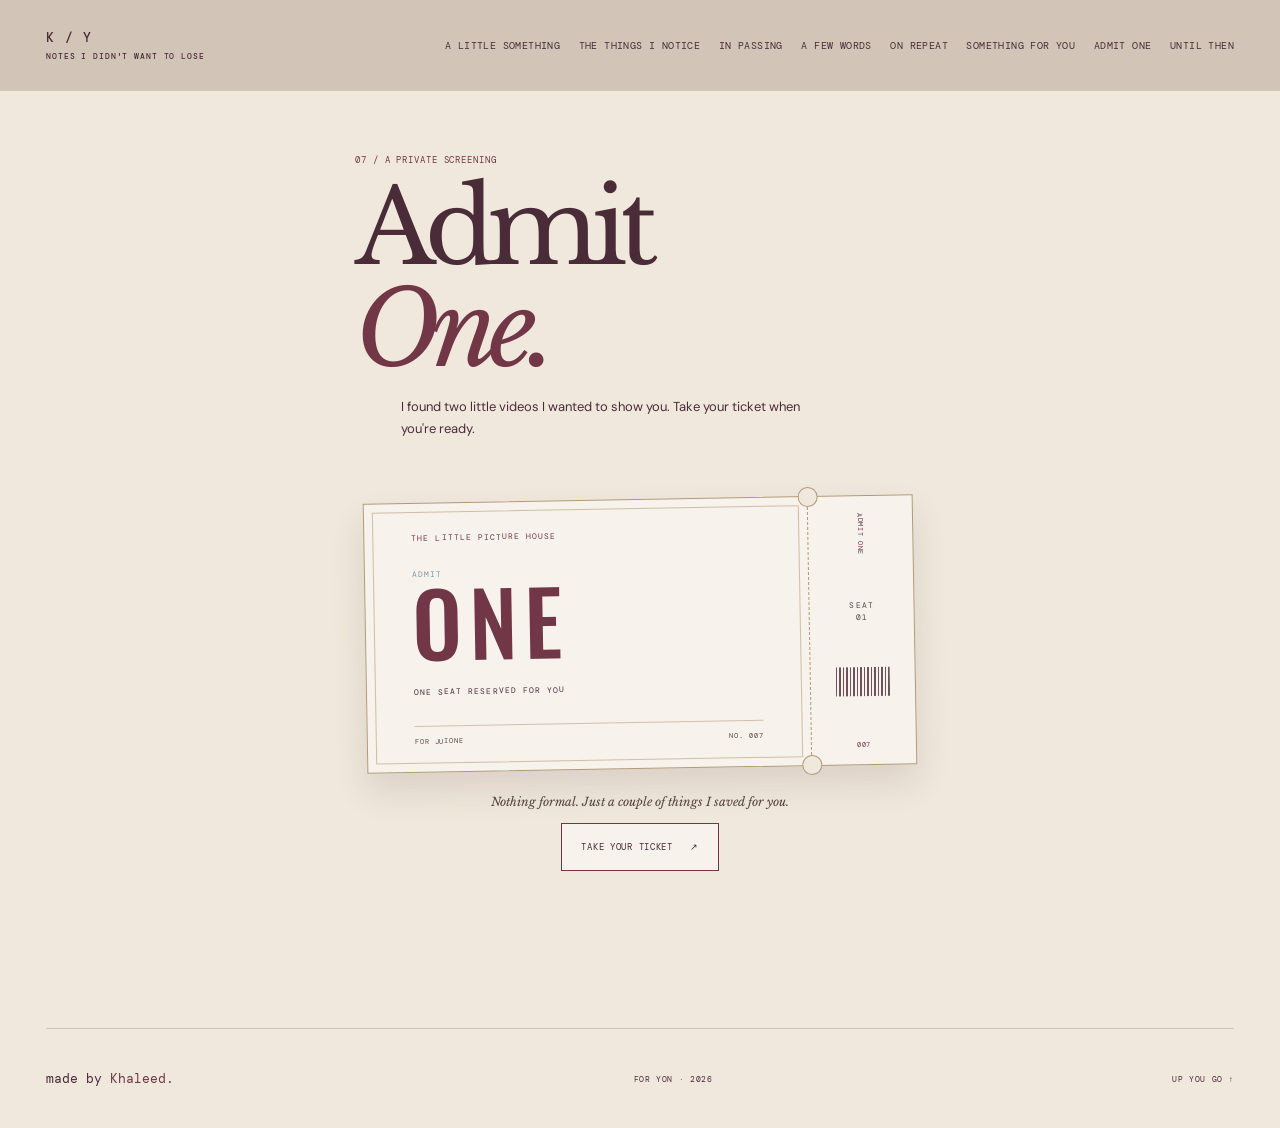
==== admit-one.html @ bad22a58 "Add Admit One screening experience Co-authored-by: Copilot <223556219+Copilot@users.noreply.github.c" ====
<!doctype html>
<html lang="en">
<head>
  <meta charset="utf-8">
  <meta name="viewport" content="width=device-width, initial-scale=1">
  <meta name="theme-color" content="#D2C5B7">
  <meta name="description" content="Two little videos, saved for Juione.">
  <title>Admit One — A Private Screening</title>
  <link rel="preconnect" href="https://fonts.googleapis.com">
  <link rel="preconnect" href="https://fonts.gstatic.com" crossorigin>
  <link href="https://fonts.googleapis.com/css2?family=DM+Mono:wght@400;500&family=DM+Sans:wght@400;500;600;700&family=Libre+Baskerville:ital,wght@0,400;0,700;1,400&family=Oswald:wght@400;500&display=swap" rel="stylesheet">
  <link rel="stylesheet" href="assets/css/style.css">
  <link rel="stylesheet" href="assets/css/admit-one.css">
  <script src="assets/js/main.js" defer></script>
  <script src="assets/js/admit-one.js" defer></script>
</head>
<body class="admit-page">
  <div class="site-shell">
    <header class="site-header" id="top">
      <a class="wordmark" href="index.html">K / Y <span>NOTES I DIDN'T WANT TO LOSE</span></a>
      <button class="menu-toggle" aria-expanded="false" aria-controls="site-nav"><span>COME ↗</span></button>
      <nav class="site-nav" id="site-nav" aria-label="Main navigation">
        <a href="index.html">A Little Something</a>
        <a href="subject.html">The Things I Notice</a>
        <a href="collection.html">In Passing</a>
        <a href="letter.html">A Few Words</a>
        <a href="soundtrack.html">On Repeat</a>
        <a href="gift.html">Something for You</a>
        <a class="active" href="admit-one.html">Admit One</a>
        <a href="last.html">Until Then</a>
      </nav>
    </header>
    <main>
      <section class="admit-chapter section-wrap" data-admit-one>
        <header class="admit-heading">
          <p class="eyebrow">07 / A PRIVATE SCREENING</p>
          <h1>Admit<br><em>One.</em></h1>
          <p class="admit-intro-copy">I found two little videos I wanted to show you. Take your ticket when you're ready.</p>
        </header>

        <section class="ticket-view" id="ticket-view" aria-label="Your cinema ticket">
          <div class="ticket-stage">
            <article class="admit-ticket">
              <div class="ticket-main">
                <p class="ticket-house">THE LITTLE PICTURE HOUSE</p>
                <p class="ticket-label">ADMIT</p>
                <h2>ONE</h2>
                <p class="ticket-reserved">ONE SEAT RESERVED FOR YOU</p>
                <div class="ticket-details">
                  <span>FOR JUIONE</span>
                  <span>NO. 007</span>
                </div>
              </div>
              <div class="ticket-stub" aria-hidden="true">
                <span class="stub-admission">ADMIT ONE</span>
                <span class="stub-seat">SEAT<br>01</span>
                <span class="stub-barcode"></span>
                <span class="stub-number">007</span>
              </div>
            </article>
          </div>
          <p class="ticket-note">Nothing formal. Just a couple of things I saved for you.</p>
          <button class="ticket-action" id="take-ticket" type="button" aria-controls="cinema-room" aria-expanded="false">
            <span data-ticket-label>TAKE YOUR TICKET</span><span aria-hidden="true">↗</span>
          </button>
        </section>

        <section class="cinema-room" id="cinema-room" aria-labelledby="screening-heading" hidden>
          <header class="cinema-heading">
            <div>
              <p class="cinema-kicker">07 / THE SCREENING ROOM</p>
              <h2 id="screening-heading" tabindex="-1">Lights down,<br><em>if you like.</em></h2>
            </div>
            <button class="return-ticket" type="button" data-return-ticket>BACK TO TICKET <span aria-hidden="true">↗</span></button>
          </header>

          <div class="cinema-auditorium">
            <div class="screen-stage">
              <div class="screen-frame">
                <div class="screen-surface">
                  <video class="admit-video" controls playsinline preload="none" aria-label="Selected screening" hidden>
                    Your browser does not support HTML video.
                  </video>
                  <div class="video-placeholder" data-video-placeholder>
                    <span class="placeholder-kicker">THE SCREEN IS WAITING</span>
                    <p data-placeholder-message>Choose a screening below. Its file will be checked when you open it.</p>
                    <code data-placeholder-path></code>
                  </div>
                </div>
              </div>
            </div>
            <div class="screen-caption">
              <p class="screen-index"><span data-selected-index>01</span> / TWO SHORT FILMS</p>
              <h3 data-selected-title>Screening 01</h3>
              <p data-selected-caption>A little thing I wanted to show you.</p>
            </div>
          </div>

          <div class="screening-list" role="group" aria-label="Choose a screening">
            <button class="screening-choice" type="button" data-screening data-screening-id="01" data-video-src="assets/videos/screening-01.mp4" data-title="Screening 01" data-caption="A little thing I wanted to show you." aria-pressed="true">
              <span class="choice-number">01</span>
              <span class="choice-copy"><strong>SCREENING 01</strong><small data-availability-label>NOT CHECKED YET</small></span>
              <span class="choice-arrow" aria-hidden="true">↗</span>
            </button>
            <button class="screening-choice" type="button" data-screening data-screening-id="02" data-video-src="assets/videos/screening-02.mp4" data-title="Screening 02" data-caption="One more little thing, saved for you." aria-pressed="false">
              <span class="choice-number">02</span>
              <span class="choice-copy"><strong>SCREENING 02</strong><small data-availability-label>NOT CHECKED YET</small></span>
              <span class="choice-arrow" aria-hidden="true">↗</span>
            </button>
          </div>
          <p class="screening-status" data-screening-status aria-live="polite"></p>
        </section>
      </section>
    </main>
    <footer class="site-footer">
      <a class="footer-mark" href="index.html">made by <span>Khaleed.</span></a>
      <p>FOR YON · <span data-year>2026</span></p>
      <a href="#top" class="back-top">UP YOU GO ↑</a>
    </footer>
  </div>
</body>
</html>
---- assets/css/style.css ----
:root {
  color-scheme: light;
  --bg: #F0E8DC;
  --header: #D2C5B7;
  --surface: #F7F2EB;
  --surface-alt: #DAE1E3;
  --ink: #492C38;
  --muted: #492C38;
  --accent: #713747;
  --accent-soft: #D2C5B7;
  --pop: #8295A5;
  --line: rgba(73, 44, 56, .19);
  --sans: "DM Sans", Arial, sans-serif;
  --serif: "Libre Baskerville", Georgia, serif;
  --mono: "DM Mono", monospace;
  --condensed: "Oswald", Impact, "Arial Narrow", sans-serif;
  --max: 1280px;
}

* { box-sizing: border-box; }
html { scroll-behavior: smooth; }
body {
  margin: 0;
  overflow-x: hidden;
  background: var(--bg);
  color: var(--ink);
  font: 15px/1.75 var(--sans);
  -webkit-font-smoothing: antialiased;
}
a { color: inherit; text-decoration: none; }
button { font: inherit; }
figure, p { margin-top: 0; }
.site-shell {
  width: min(100%, var(--max));
  margin-inline: auto;
  padding-inline: 16px;
}
.site-header {
  position: relative;
  z-index: 5;
  min-height: 76px;
  display: flex;
  align-items: center;
  justify-content: space-between;
  gap: 20px;
  isolation: isolate;
}
.site-header::before {
  position: absolute;
  z-index: -1;
  top: 0;
  bottom: 0;
  left: 50%;
  width: 100vw;
  background: var(--header);
  content: "";
  transform: translateX(-50%);
}
.wordmark { font: 500 13px/1.35 var(--mono); letter-spacing: .1em; }
.wordmark span {
  display: block;
  margin-top: 4px;
  color: var(--muted);
  font-size: 8px;
  letter-spacing: .11em;
}
.site-nav {
  position: absolute;
  top: 100%;
  right: 0;
  left: 0;
  display: none;
  flex-direction: column;
  align-items: stretch;
  gap: 0;
  padding: 5px 14px 12px;
  background: var(--header);
  border-top: 1px solid var(--line);
  box-shadow: 0 12px 20px rgba(73,44,56,.08);
}
.site-nav.is-open { display: flex; }
.site-nav a {
  min-height: 46px;
  display: flex;
  align-items: center;
  color: var(--muted);
  font: 9px var(--mono);
  letter-spacing: .04em;
  text-transform: uppercase;
  transition: color .2s ease, transform .2s ease;
}
.site-nav a:hover, .site-nav a.active { color: var(--ink); }
.site-nav a:hover { transform: translateY(-2px); }
.menu-toggle {
  width: 72px;
  min-width: 72px;
  min-height: 44px;
  display: inline-flex;
  align-items: center;
  justify-content: center;
  border: 1px solid var(--line);
  border-radius: 999px;
  background: var(--surface);
  color: var(--ink);
  font: 10px var(--mono);
  letter-spacing: .07em;
}
.eyebrow, .type-label, .photo-label, .side-index, .image-caption,
.date-stamp, .notebook-margin, .playlist-head, .gallery-footnote,
.collection-stamp, .gallery-aside, .snap figcaption span,
.closing-label, .profile-index, .cover-stamp {
  font: 9px/1.65 var(--mono);
  letter-spacing: .1em;
  text-transform: uppercase;
}
.eyebrow, .type-label { color: var(--accent); }
.section-wrap { width: min(100%, 1060px); margin-inline: auto; }
h1 {
  margin: 0;
  font: 400 clamp(58px, 12vw, 108px)/.98 var(--serif);
  letter-spacing: -.075em;
}
h1 em, h2 em { color: var(--accent); font-weight: 400; }
.page-lede, .hero-intro {
  max-width: 450px;
  margin: 18px 0 0;
  color: var(--muted);
  font-size: 14px;
  line-height: 1.85;
}
.text-link {
  min-height: 44px;
  display: inline-flex;
  align-items: center;
  gap: 23px;
  margin-top: 23px;
  padding: 0 0 5px;
  border-bottom: 1px solid var(--accent);
  font: 10px var(--mono);
  letter-spacing: .07em;
  text-transform: uppercase;
  transition: gap .25s ease;
}
.text-link:hover { gap: 32px; }
.text-link span { color: var(--accent); font-size: 17px; }
.photo-placeholder {
  position: relative;
  display: flex;
  min-height: 240px;
  flex-direction: column;
  justify-content: space-between;
  overflow: hidden;
  padding: 15px;
  background:
    radial-gradient(ellipse at 75% 15%, rgba(210, 197, 183, .68), transparent 25%),
    radial-gradient(ellipse at 18% 82%, rgba(130, 149, 165, .32), transparent 33%),
    linear-gradient(138deg, #D2C5B7, #8295A5 52%, #F0E8DC);
  background-position: center;
  background-size: cover;
  color: #282328;
}
.photo-placeholder::after {
  position: absolute;
  inset: 0;
  background: linear-gradient(180deg, rgba(255,255,255,.13), transparent 45%, rgba(73,44,56,.13));
  content: "";
  pointer-events: none;
}
.photo-label { position: relative; z-index: 1; }
.photo-label { font-size: 8px; }
.photo-help {
  position: absolute;
  top: 50%;
  left: 50%;
  z-index: 1;
  color: #282328;
  font: 10px var(--mono);
  transform: translate(-50%, -50%);
}
.photo-placeholder.has-image .photo-help { display: none; }
.photo-placeholder.has-image .photo-label { color: #fffaf2; text-shadow: 0 1px 9px rgba(0,0,0,.7); }
.site-footer {
  position: relative;
  min-height: 100px;
  display: flex;
  align-items: center;
  justify-content: space-between;
  gap: 15px;
  border-top: 1px solid var(--line);
}
.footer-mark { font: 13px var(--mono); }
.footer-mark span { color: var(--accent); }
.site-footer p, .back-top { margin: 0; color: var(--muted); font: 8px var(--mono); letter-spacing: .08em; }
.back-top { min-height: 44px; display: inline-flex; align-items: center; }
.site-header a:focus-visible, .site-footer a:focus-visible, .text-link:focus-visible,
button:focus-visible { outline: 2px solid var(--accent); outline-offset: 4px; }

/* Cover: a portrait first, with the title spilling into its lower edge. */
.home-page {
  --bg: #F0E8DC;
  --header: #D2C5B7;
  --surface: #F7F2EB;
  --surface-alt: #DAE1E3;
  --accent: #713747;
  --accent-soft: #D2C5B7;
  --pop: #8295A5;
}
.home-hero { display: grid; grid-template-areas: "visual" "copy"; padding-bottom: 43px; }
.home-visual {
  position: relative;
  grid-area: visual;
  height: 48svh;
  min-height: 330px;
  max-height: 540px;
  margin-inline: -16px;
}
.hero-photo { height: 100%; min-height: 0; padding: 16px 18px; }
.home-copy {
  position: relative;
  z-index: 2;
  grid-area: copy;
  margin: -58px 9px 0;
  padding: 23px 20px 19px;
  background: var(--bg);
}
.home-copy .eyebrow { max-width: 275px; font-size: 8px; }
.home-copy .hand-note {
  margin: 16px 0 24px 6%;
  color: var(--accent);
  font: italic 16px var(--serif);
  transform: rotate(-4deg);
}
.home-copy h1 { font-size: clamp(52px, 17vw, 94px); }
.home-copy h1 em { color: #344452; }
.hero-intro { max-width: 390px; margin-top: 17px; font-size: 13px; }
.cover-stamp {
  display: inline-block;
  margin: 20px 0 0 16px;
  padding: 7px 10px;
  border: 1px solid rgba(113,55,71,.55);
  border-radius: 50%;
  color: var(--accent);
  font: 400 8px/1.5 var(--condensed);
  letter-spacing: .12em;
  line-height: 1.5;
  text-align: center;
  transform: rotate(-8deg);
}
.home-visual .image-caption { position: absolute; right: 12px; bottom: 66px; z-index: 1; max-width: 145px; margin: 0; color: #fffaf2; font-size: 7px; text-align: right; text-shadow: 0 1px 6px #492C38; }
.side-index { position: absolute; top: 14px; right: 10px; color: #fffaf2; font-size: 7px; writing-mode: vertical-rl; text-shadow: 0 1px 6px #492C38; }
.cover-orbit {
  position: absolute;
  top: -14px;
  right: 34px;
  z-index: 2;
  width: 65px;
  aspect-ratio: 1;
  display: grid;
  place-items: center;
  border: 1px solid rgba(113,55,71,.45);
  border-radius: 50%;
  background: var(--pop);
  color: #282328;
  font: 7px var(--mono);
  letter-spacing: .08em;
  transform: rotate(12deg);
}
.home-note {
  position: relative;
  display: grid;
  grid-template-columns: 1fr;
  gap: 10px;
  margin-inline: -16px;
  padding: 30px 24px 44px;
  background: #DAE1E3;
}
.margin-note { color: #55463F; font: 8px var(--mono); letter-spacing: .12em; }
.note-paper { position: relative; max-width: 820px; padding: 20px 0 18px 20px; border-left: 2px solid #B09A78; }
.big-note { margin: 13px 0 8px; color: #492C38; font: 400 clamp(24px, 7vw, 40px)/1.4 var(--serif); }
.note-small { margin-bottom: 0; color: #55463F; font-size: 12px; }
.scribble { position: absolute; right: 8px; bottom: -8px; color: var(--accent); font: italic 19px var(--serif); transform: rotate(-8deg); }
.index-section { padding-block: 51px 67px; }
.index-heading { margin-bottom: 20px; }
.index-heading h2 { margin: 12px 0; font: 400 clamp(36px, 9vw, 56px)/1.15 var(--serif); letter-spacing: -.06em; }
.index-list a {
  display: grid;
  grid-template-columns: 30px 1fr 22px;
  align-items: baseline;
  gap: 3px 11px;
  padding: 13px 0;
  border-top: 1px solid var(--line);
  transition: padding .2s ease, color .2s ease;
}
.index-list a:hover { padding-left: 7px; color: var(--accent); }
.index-list a > span, .index-list a small { color: var(--muted); font: 8px var(--mono); }
.index-list a strong { font: 400 17px var(--serif); }
.index-list a small { grid-column: 2; font-family: var(--sans); font-size: 11px; }
.index-list a b { grid-column: 3; grid-row: 1 / span 2; color: var(--accent); font-weight: 400; }

/* Subject: an annotated portrait spread. */
.subject-page {
  --bg: #EAE6DF;
  --header: #8295A5;
  --surface: #F0E8DC;
  --surface-alt: #D2C5B7;
  --ink: #282328;
  --muted: #282328;
  --accent: #344452;
  --accent-soft: #DAE1E3;
  --pop: #713747;
}
.split-hero { display: grid; grid-template-columns: 1fr; gap: 0; padding-block: 37px 43px; }
.split-hero > div:first-child { position: relative; z-index: 2; grid-row: 2; margin: -26px 10px 0; padding: 19px 17px 15px; background: var(--surface); }
.split-hero .eyebrow { margin-bottom: 9px; }
.split-hero h1 { font-size: clamp(54px, 14vw, 83px); }
.split-hero .page-lede { max-width: 350px; margin-top: 13px; font-size: 13px; }
.profile-photo-wrap { position: relative; grid-row: 1; width: 90%; margin-inline: auto 0; }
.profile-photo-wrap::before {
  position: absolute;
  top: 17px;
  left: -18px;
  width: 90px;
  height: 90px;
  border-radius: 50%;
  background: #8295A5;
  content: "";
}
.profile-photo-wrap::after {
  position: absolute;
  right: -9px;
  bottom: 36px;
  width: 24px;
  height: 24px;
  border: 1px solid #713747;
  border-radius: 50%;
  content: "";
}
.profile-index { position: relative; z-index: 1; display: block; margin: 0 0 8px -20px; color: #344452; font: 400 10px var(--condensed); letter-spacing: .11em; }
.portrait-photo { position: relative; z-index: 1; min-height: 46svh; transform: rotate(1.3deg); }
.profile-note {
  position: absolute;
  z-index: 2;
  right: -12px;
  bottom: 60px;
  padding: 8px 11px;
  background: #D2C5B7;
  color: #492C38;
  font: italic 11px/1.3 var(--serif);
  transform: rotate(5deg);
}
.subject-story { display: grid; grid-template-columns: 1fr; gap: 16px; margin-inline: -16px; padding: 32px 24px 40px; background: #DAE1E3; }
.subject-story > .type-label { padding-top: 4px; }
.story-copy { max-width: 700px; }
.story-copy h2 { margin: 0 0 17px; font: 400 clamp(30px, 8vw, 46px)/1.25 var(--serif); }
.story-copy p { max-width: 570px; color: #55463F; font-size: 14px; line-height: 1.9; }
.story-copy .hand-note { margin: 20px 0 0 35%; color: #713747; font: italic 15px var(--serif); transform: rotate(-4deg); }
.pouty-section { position: relative; overflow: hidden; margin-inline: -16px; padding: 37px 24px; background: #D2C5B7; }
.pouty-section::after {
  position: absolute;
  top: -60px;
  right: -50px;
  width: 180px;
  height: 180px;
  border: 1px solid rgba(52,68,82,.28);
  border-radius: 50%;
  box-shadow: 0 0 0 14px rgba(240,232,220,.11), 0 0 0 30px rgba(240,232,220,.08);
  content: "";
}
.pouty-inner { position: relative; z-index: 1; max-width: 850px; }
.large-quote { max-width: 760px; margin: 14px 0 22px; color: #492C38; font: 400 clamp(27px, 7.5vw, 48px)/1.35 var(--serif); }
.pocket-list { padding-block: 43px 65px; }
.pocket-list > .type-label { display: block; margin-bottom: 14px; }
.pocket-item { display: grid; grid-template-columns: 26px 1fr; align-items: baseline; gap: 5px 10px; padding: 13px 0; border-bottom: 1px solid var(--line); }
.pocket-item span, .pocket-item i { color: var(--muted); font: 8px var(--mono); }
.pocket-item p { margin: 0; font: 15px/1.55 var(--serif); }
.pocket-item i { grid-column: 2; color: #713747; }

/* Camera roll: one oversized image and an uneven contact sheet. */
.collection-page {
  --bg: #F0E8DC;
  --header: #D2C5B7;
  --surface: #F7F2EB;
  --surface-alt: #DAE1E3;
  --accent: #713747;
  --accent-soft: #D2C5B7;
  --pop: #8295A5;
}
.collection-top { padding-top: 34px; }
.collection-heading { position: relative; padding: 0 4px 21px; }
.collection-heading h1 { margin-top: 5px; font-size: clamp(55px, 13vw, 88px); }
.collection-heading h1 em { color: #344452; }
.collection-heading .page-lede { max-width: 300px; margin-top: 12px; font-size: 13px; }
.collection-stamp { display: inline-block; margin: 12px 0 4px 19px; color: var(--muted); font-size: 8px; transform: rotate(-3deg); }
.collection-lead { position: relative; width: calc(100% + 32px); margin: 0 -16px; }
.photo-open { width: 100%; display: block; padding: 0; overflow: hidden; border: 0; background: transparent; color: inherit; cursor: zoom-in; text-align: inherit; }
.photo-open:focus-visible { outline: 3px solid var(--accent); outline-offset: 3px; }
.lead-photo { min-height: 62svh; }
.photo-open .photo-placeholder { transition: transform .55s cubic-bezier(.2,.7,.2,1), filter .4s ease; }
.photo-open:hover .photo-placeholder { transform: scale(1.018); filter: saturate(1.08); }
.collection-lead figcaption { display: flex; justify-content: space-between; gap: 14px; padding: 9px 17px 0; color: #55463F; font: italic 12px var(--serif); }
.collection-lead figcaption span { font: 8px var(--mono); }
.scrapbook { display: grid; grid-template-columns: 1fr; gap: 28px; padding-block: 43px 46px; }
.snap { width: 88%; margin: 0; }
.snap-one { width: 94%; }
.snap-two { width: 78%; margin-left: auto; }
.snap-four { width: 88%; margin-left: 7%; }
.snap-one .photo-placeholder { min-height: 53svh; }
.snap-two .photo-placeholder { min-height: 41svh; }
.snap-four .photo-placeholder { min-height: 50svh; }
.snap figcaption { padding: 9px 3px; color: #492C38; font: italic 13px/1.5 var(--serif); }
.snap figcaption span { display: block; margin-bottom: 3px; color: #55463F; font: 8px var(--mono); }
.gallery-aside {
  justify-self: end;
  margin: 0 10% 12px 0;
  padding: 14px 19px;
  border-radius: 50%;
  background: #8295A5;
  color: #282328;
  font-size: 9px;
  text-align: center;
  transform: rotate(6deg);
}
.gallery-footnote { margin: 0 0 58px; color: var(--muted); font-size: 8px; line-height: 2; }
.gallery-footnote code { color: var(--ink); }
.lightbox {
  width: min(94vw, 960px);
  max-width: none;
  max-height: 92vh;
  padding: 18px;
  border: 0;
  background: #F0E8DC;
  color: var(--ink);
  box-shadow: 0 18px 80px rgba(73,44,56,.24);
}
.lightbox[open] { animation: lightbox-in .2s ease-out both; }
.lightbox::backdrop { background: rgba(52, 68, 82, .76); backdrop-filter: blur(4px); }
.lightbox-close { display: block; min-height: 44px; margin: 0 0 12px auto; padding: 0 10px; border: 0; background: transparent; color: var(--ink); font: 10px var(--mono); cursor: pointer; }
.lightbox-close span { margin-left: 8px; font-size: 20px; }
.lightbox figure { margin: 0; }
.lightbox-image {
  min-height: 220px;
  max-height: 75vh;
  display: grid;
  place-items: center;
  overflow: hidden;
  background: linear-gradient(145deg, #8295A5, #D2C5B7 54%, #F0E8DC);
}
.lightbox-image img { display: block; width: 100%; max-height: 75vh; object-fit: contain; }
.lightbox-image img[hidden] { display: none; }
.lightbox-placeholder { margin: 0; padding: 30px; color: #492C38; font: 11px var(--mono); }
.lightbox-placeholder[hidden] { display: none; }
.lightbox figcaption { padding-top: 11px; color: #55463F; font: italic 13px var(--serif); }

/* Letter: an open sheet of warm paper, not a floating card. */
.letter-page {
  --bg: #F0E8DC;
  --header: #8295A5;
  --surface: #F7F2EB;
  --surface-alt: #D2C5B7;
  --ink: #282328;
  --muted: #282328;
  --accent: #713747;
  --accent-soft: #D2C5B7;
  --pop: #8295A5;
}
.letter-heading { padding-block: 38px 24px; }
.letter-heading h1 { margin-top: 6px; font-size: clamp(53px, 12vw, 83px); }
.letter-heading .page-lede { max-width: 330px; margin: 12px 0 0 12%; font-size: 13px; }
.notebook-page {
  position: relative;
  width: calc(100% + 32px);
  margin: 0 -16px 55px;
  padding: 42px 25px 48px 45px;
  overflow: hidden;
  background:
    repeating-linear-gradient(0deg, transparent 0 31px, rgba(130,149,165,.16) 32px),
    radial-gradient(ellipse at 16% 12%, rgba(255,255,255,.8), transparent 55%),
    #F7F2EB;
  color: #492C38;
  box-shadow: 0 11px 22px rgba(73,44,56,.08);
}
.notebook-page::before {
  position: absolute;
  top: 0;
  bottom: 0;
  left: 31px;
  width: 1px;
  background: rgba(176,154,120,.5);
  content: "";
}
.notebook-page::after {
  position: absolute;
  top: -25px;
  right: -28px;
  width: 90px;
  height: 90px;
  border: 1px solid rgba(130,149,165,.34);
  border-radius: 50%;
  box-shadow: 0 0 0 9px rgba(130,149,165,.08);
  content: "";
}
.notebook-margin { position: absolute; top: 15px; right: 17px; z-index: 1; color: #344452; font-size: 7px; }
.notebook-content .date-stamp { color: #344452; font-size: 8px; }
.notebook-content h2 { margin: 30px 0 22px; font: 400 33px var(--serif); }
.notebook-content p:not(.date-stamp):not(.letter-end):not(.letter-sign) { color: #55463F; font: 14px/2 var(--sans); }
.letter-end { margin-top: 28px; color: #55463F; font: italic 16px/1.8 var(--serif); }
.letter-sign { margin: 12px 0 0; color: #713747; font: italic 23px var(--serif); }

/* Soundtrack: layered sleeve, vinyl and a real place for a future player. */
.soundtrack-page {
  --bg: #E2E6E7;
  --header: #D2C5B7;
  --surface: #F0E8DC;
  --surface-alt: #8295A5;
  --accent: #344452;
  --accent-soft: #D2C5B7;
  --pop: #713747;
}
.soundtrack-hero { display: grid; grid-template-columns: 1fr; gap: 23px; padding-block: 38px 35px; }
.soundtrack-hero h1 { margin-top: 5px; font-size: clamp(61px, 15vw, 90px); }
.soundtrack-hero .page-lede { max-width: 380px; margin-top: 14px; font-size: 13px; }
.record-visual {
  position: relative;
  display: grid;
  place-items: center;
  min-width: 0;
  min-height: 0;
  aspect-ratio: 866 / 768;
  background:
    radial-gradient(ellipse at 20% 12%, rgba(255,255,255,.55), transparent 40%),
    #D2C5B7;
}
.music-box-art { display: block; width: 100%; height: auto; }
.carousel-art {
  position: absolute;
  inset: 0;
  display: block;
  width: 100%;
  height: 100%;
  overflow: visible;
  pointer-events: none;
}
.carousel-turning {
  transform-box: view-box;
  transform-origin: 416.5px 438px;
  animation: carousel-turn 32s linear infinite;
  animation-play-state: paused;
}
.carousel-horse-upright {
  transform-box: fill-box;
  transform-origin: center;
  animation: carousel-horse-counter 32s linear infinite;
  animation-play-state: paused;
}
.record-visual.is-playing .carousel-turning,
.record-visual.is-playing .carousel-horse-upright { animation-play-state: running; }
.playlist { padding-bottom: 62px; }
.playlist-head { display: flex; justify-content: space-between; padding: 11px 0; color: var(--accent); border-bottom: 1px solid var(--line); }
.track {
  display: grid;
  grid-template-columns: 34px minmax(0, 1fr) 42px auto;
  align-items: center;
  gap: 12px;
  min-height: 71px;
  padding: 10px 4px;
  border-bottom: 1px solid var(--line);
  transition: padding .2s ease, background .2s ease;
}
.track:hover { padding-inline: 11px; background: rgba(210,197,183,.3); }
.track.is-playing { background: rgba(210,197,183,.3); box-shadow: inset 2px 0 0 var(--pop); }
.track-no, .track-length { color: var(--muted); font: 8px var(--mono); }
.track strong, .track small { display: block; }
.track strong { font: 15px var(--serif); }
.track small { color: var(--muted); font-size: 10px; }
.track-play {
  padding: 7px;
  color: var(--accent);
  border: 1px solid var(--accent);
  background: transparent;
  font: 8px var(--mono);
  white-space: nowrap;
  cursor: pointer;
}
.track-play:hover, .track-play[aria-pressed="true"] { color: var(--surface); background: var(--accent); }
.player-slot {
  margin-top: 24px;
  padding: 16px 17px;
  background: #8295A5;
  color: #282328;
}
.player-slot audio { display: block; width: 100%; }
.playlist-status:empty { display: none; }
.playlist-status { margin: 10px 0 0; font: 8px var(--mono); }
.playlist-status[data-state="loading"]::before {
  display: inline-block;
  width: 7px;
  height: 7px;
  margin-right: 7px;
  border: 1px solid currentColor;
  border-right-color: transparent;
  border-radius: 50%;
  vertical-align: -1px;
  animation: audio-loading .8s linear infinite;
  content: "";
}
@keyframes carousel-turn {
  to { transform: rotate(360deg); }
}
@keyframes carousel-horse-counter { to { transform: rotate(-360deg); } }
@keyframes audio-loading { to { transform: rotate(360deg); } }

/* Gift: a small toy theatre with a warm paper reveal. */
.gift-page {
  --bg: #F0E8DC;
  --header: #8295A5;
  --surface: #F7F2EB;
  --surface-alt: #D2C5B7;
  --ink: #282328;
  --muted: #282328;
  --accent: #713747;
  --accent-soft: #D2C5B7;
  --pop: #8295A5;
}
.gift-hero { display: grid; grid-template-columns: .6fr 1fr; grid-template-areas: "label label" "title title" "copy copy"; align-items: end; gap: 6px 8%; padding-block: 38px 15px; }
.gift-hero .eyebrow { grid-area: label; }
.gift-hero h1 { grid-area: title; font-size: clamp(68px, 17vw, 100px); }
.gift-hero .page-lede { grid-area: copy; max-width: 350px; margin: 13px 0 0 13%; font-size: 13px; }
.gift-interactive {
  position: relative;
  display: flex;
  min-height: 490px;
  flex-direction: column;
  align-items: center;
  padding-block: 17px 70px;
  text-align: center;
}
.gift-interactive::before {
  position: absolute;
  top: 55px;
  width: min(82vw, 370px);
  aspect-ratio: 1.1;
  border: 1px solid rgba(52,68,82,.18);
  border-radius: 47% 53% 62% 38% / 52% 43% 57% 48%;
  background: rgba(247,242,235,.55);
  content: "";
  animation: gift-cloud 8s ease-in-out infinite alternate;
}
.gift-interactive::after {
  position: absolute;
  top: 125px;
  right: 8%;
  width: 9px;
  height: 9px;
  border-radius: 50%;
  background: var(--pop);
  box-shadow: -270px 155px 0 #8295A5, -250px -40px 0 #D2C5B7, -32px 230px 0 #713747;
  content: "";
}
.gift-box { position: relative; z-index: 1; width: 170px; height: 150px; margin: 48px auto 24px; transition: transform .5s ease; }
.gift-box::before { position: absolute; z-index: 0; bottom: 32px; left: 20px; width: 130px; height: 95px; background: #F0E8DC; content: ""; }
.gift-body {
  position: absolute;
  z-index: 1;
  bottom: 0;
  left: 10px;
  display: grid;
  width: 150px;
  height: 98px;
  place-items: center;
  background: #D2C5B7;
  color: #492C38;
  font: 10px var(--mono);
  letter-spacing: .2em;
  box-shadow: 0 14px 26px rgba(73,44,56,.14);
}
.gift-lid { position: absolute; z-index: 3; top: 29px; left: 2px; width: 166px; height: 27px; background: #8295A5; transform-origin: 12% 90%; transition: transform .7s cubic-bezier(.2,.8,.2,1); }
.gift-ribbon { position: absolute; z-index: 4; top: 29px; left: 77px; width: 14px; height: 120px; background: rgba(240,232,220,.75); transition: opacity .25s ease; }
.gift-box.is-opening { transform: translateY(9px); }
.gift-box.is-opening .gift-lid { transform: translate(-24px,-75px) rotate(-35deg); }
.gift-box.is-opening .gift-ribbon { opacity: 0; }
.open-gift-button {
  position: relative;
  z-index: 1;
  min-height: 48px;
  padding: 13px 20px;
  border: 1px solid var(--accent);
  border-radius: 999px;
  background: var(--surface);
  color: var(--ink);
  font: 10px var(--mono);
  letter-spacing: .06em;
  text-transform: uppercase;
  cursor: pointer;
  transition: background .2s ease, color .2s ease, transform .2s ease;
}
.open-gift-button:hover, .open-gift-button.is-done { background: var(--accent); color: white; }
.open-gift-button:active { transform: scale(.98); }
.open-gift-button span { margin-left: 12px; }
.open-gift-button:disabled { opacity: .8; cursor: default; }
.flower-reveal[hidden] { display: none; }
.flower-reveal { position: relative; z-index: 1; width: min(100%, 520px); margin-top: 31px; }
.flower-reveal.is-visible { animation: reveal-in .8s cubic-bezier(.2,.7,.25,1) both; }
.bloom { position: relative; width: 170px; height: 176px; margin: 0 auto; }
.bloom-petal { position: absolute; top: 26px; left: 70px; width: 30px; height: 70px; border-radius: 50% 50% 45% 45%; background: #8295A5; transform-origin: 50% 100%; opacity: 0; }
.bloom.is-blooming .bloom-petal { opacity: 1; }
.petal-a { animation: bloom-a .65s .05s ease-out both; }
.petal-b { animation: bloom-b .65s .12s ease-out both; }
.petal-c { animation: bloom-c .65s .19s ease-out both; }
.petal-d { animation: bloom-d .65s .26s ease-out both; }
.petal-e { animation: bloom-e .65s .33s ease-out both; }
.petal-f { animation: bloom-f .65s .4s ease-out both; }
@keyframes bloom-a { to { opacity:1; transform: rotate(0deg) translateY(-15px); } }
@keyframes bloom-b { to { opacity:1; transform: rotate(60deg) translateY(-15px); } }
@keyframes bloom-c { to { opacity:1; transform: rotate(120deg) translateY(-15px); } }
@keyframes bloom-d { to { opacity:1; transform: rotate(180deg) translateY(-15px); } }
@keyframes bloom-e { to { opacity:1; transform: rotate(240deg) translateY(-15px); } }
@keyframes bloom-f { to { opacity:1; transform: rotate(300deg) translateY(-15px); } }
.bloom-core { position: absolute; top: 55px; left: 80px; width: 12px; height: 12px; border-radius: 50%; background: #B09A78; }
.bloom-stem { position: absolute; top: 65px; left: 85px; width: 2px; height: 108px; background: #55463F; }
.bloom-leaf { position: absolute; top: 120px; left: 86px; width: 36px; height: 16px; border-radius: 100% 0 100% 0; background: #8295A5; transform: rotate(-25deg); }
.flower-caption { color: var(--accent); font: italic 14px var(--serif); }
.gift-note-card { margin-top: 21px; padding: 23px 22px; background: #F7F2EB; text-align: left; box-shadow: 5px 7px 0 rgba(52,68,82,.13); }
.gift-note-card p:not(.eyebrow) { margin: 10px 0; font: 19px/1.6 var(--serif); }
.gift-note-card span { display: block; color: var(--accent); font: italic 16px var(--serif); text-align: right; }
@keyframes gift-cloud { to { border-radius: 58% 42% 45% 55% / 42% 60% 40% 58%; transform: rotate(4deg) scale(1.02); } }

/* Last page: warm paper, blue-grey and wine details. */
.closing-page {
  --bg: #F0E8DC;
  --header: #D2C5B7;
  --surface: #F7F2EB;
  --surface-alt: #DAE1E3;
  --accent: #713747;
  --accent-soft: #D2C5B7;
  --pop: #8295A5;
}
.closing-hero { display: grid; grid-template-columns: 1fr; padding-block: 42px 10px; }
.closing-heading { position: relative; z-index: 1; padding: 0 0 16px 5px; }
.closing-heading h1 { margin-top: 10px; font-size: clamp(58px, 14vw, 91px); }
.closing-heading h1 em { color: #344452; }
.closing-scribble { position: absolute; right: 12%; bottom: -5px; color: #713747; font: italic 15px var(--serif); transform: rotate(-8deg); }
.closing-photo-wrap { width: 92%; margin: 0 0 0 auto; }
.closing-photo { min-height: 47svh; }
.closing-photo-wrap figcaption { margin-top: 8px; color: #55463F; font: italic 12px var(--serif); }
.closing-note {
  position: relative;
  margin: 24px -16px 46px;
  padding: 27px 25px 33px;
  background: #DAE1E3;
}
.closing-note::before {
  position: absolute;
  top: -12px;
  left: 24px;
  width: 58px;
  height: 18px;
  background: rgba(176,154,120,.65);
  content: "";
  transform: rotate(-4deg);
}
.closing-label { color: #55463F; font: 400 10px var(--condensed); letter-spacing: .13em; }
.closing-message { max-width: 700px; margin: 17px 0 19px; color: #492C38; font: 400 clamp(21px, 6vw, 34px)/1.6 var(--serif); }
.closing-sign { margin: 0; color: #713747; font: italic 20px var(--serif); }
.closing-sign span { display: inline-block; margin-left: 7px; color: #344452; font: 17px var(--sans); }
.closing-note .text-link { margin-top: 20px; }

/* Progressive scroll entrances. */
.motion-ready .reveal { opacity: 0; transform: translateY(16px); transition: opacity .7s ease, transform .7s ease; }
.motion-ready .reveal.is-in-view { opacity: 1; transform: translateY(0); }
@keyframes reveal-in { from { opacity: 0; transform: translateY(15px) scale(.98); } to { opacity: 1; transform: translateY(0) scale(1); } }
@keyframes lightbox-in { from { opacity: 0; transform: scale(.98); } to { opacity: 1; transform: scale(1); } }

/* A more composed tablet spread. */
@media (min-width: 680px) {
  .site-shell { padding-inline: 30px; }
  .site-header { min-height: 84px; }
  .home-hero { grid-template-columns: .9fr 1.1fr; grid-template-areas: "copy visual"; align-items: center; gap: 4%; padding-block: 58px 62px; }
  .home-copy { margin: 0 0 0 2%; padding: 0; background: transparent; }
  .home-copy h1 { font-size: clamp(65px, 8vw, 104px); }
  .home-visual { height: 62vw; max-height: 590px; margin: 0; }
  .hero-photo { min-height: 100%; }
  .home-visual .image-caption { bottom: 11px; }
  .cover-orbit { right: 38px; }
  .home-note { grid-template-columns: 85px 1fr; gap: 20px; margin-inline: -30px; padding: 42px 7%; }
  .margin-note { padding-top: 18px; writing-mode: vertical-rl; }
  .note-paper { padding: 20px 32px; }
  .index-section { display: grid; grid-template-columns: .7fr 1.3fr; gap: 8%; padding-block: 65px 80px; }
  .split-hero { grid-template-columns: .86fr 1fr; align-items: center; gap: 7%; padding-block: 65px 58px; }
  .split-hero > div:first-child { grid-row: auto; margin: 0; padding: 0; background: transparent; }
  .split-hero h1 { font-size: clamp(57px, 7.5vw, 90px); }
  .profile-photo-wrap { grid-row: auto; width: 88%; margin-inline: auto 5%; }
  .profile-note { bottom: 18px; }
  .portrait-photo { min-height: 500px; }
  .subject-story { grid-template-columns: .32fr 1fr; gap: 7%; margin-inline: -30px; padding: 48px 8%; }
  .pouty-section { margin-inline: -30px; padding: 54px 8%; }
  .pocket-list { padding-block: 58px 80px; }
  .pocket-item { grid-template-columns: 38px 1fr 140px; gap: 12px; }
  .pocket-item i { grid-column: auto; text-align: right; }
  .collection-top { padding-top: 55px; }
  .collection-heading { padding-inline: 0; }
  .collection-heading h1 { font-size: clamp(70px, 9vw, 108px); }
  .collection-lead { width: calc(100% + 60px); margin-inline: -30px; }
  .lead-photo { min-height: 66vw; max-height: 720px; }
  .collection-lead figcaption { padding-inline: 34px; }
  .scrapbook { grid-template-columns: 1fr 1fr; align-items: start; gap: 38px 7%; padding-block: 65px; }
  .snap-one { width: 91%; }
  .snap-two { width: 82%; margin: 82px 0 0 auto; }
  .snap-four { width: 87%; margin: -3px 0 0 8%; }
  .snap-one .photo-placeholder { min-height: 480px; }
  .snap-two .photo-placeholder { min-height: 360px; }
  .snap-four .photo-placeholder { min-height: 455px; }
  .gallery-aside { align-self: center; justify-self: center; margin: 25px 0; }
  .gallery-footnote { margin-bottom: 75px; }
  .letter-heading { padding-block: 55px 28px; }
  .notebook-page { width: min(100%, 900px); margin: 0 auto 75px; padding: 55px 10% 65px 14%; }
  .notebook-page::before { left: 9%; }
  .notebook-margin { top: 22px; right: 23px; }
  .notebook-content p:not(.date-stamp):not(.letter-end):not(.letter-sign) { font-size: 15px; }
  .soundtrack-hero { grid-template-columns: 1fr .9fr; align-items: center; gap: 6%; padding-block: 58px 48px; }
  .soundtrack-hero h1 { font-size: clamp(62px, 8vw, 94px); }
  .record-visual { min-height: 0; }
  .playlist { max-width: 850px; padding-bottom: 75px; }
  .gift-hero { grid-template-columns: .7fr 1fr; grid-template-areas: "label label" "title title" "copy copy"; padding-block: 55px 16px; }
  .gift-hero h1 { font-size: clamp(75px, 10vw, 108px); }
  .gift-interactive { min-height: 545px; }
  .closing-hero { grid-template-columns: .86fr 1.14fr; align-items: center; gap: 5%; padding-block: 62px 22px; }
  .closing-heading { padding-left: 0; }
  .closing-heading h1 { font-size: clamp(60px, 8vw, 98px); }
  .closing-photo-wrap { width: 100%; margin: 0; }
  .closing-photo { min-height: 500px; }
  .closing-note { margin: 24px -30px 60px; padding: 38px 9%; }
}

/* Desktop: widen the spreads without losing the hand-made overlaps. */
@media (min-width: 901px) {
  .menu-toggle { display: none; }
  .site-nav {
    position: static;
    display: flex;
    flex-direction: row;
    align-items: center;
    gap: clamp(9px, 1.45vw, 22px);
    padding: 0;
    background: transparent;
    border: 0;
    box-shadow: none;
  }
  .site-nav a { min-height: 44px; font-size: 9px; }
}

@media (min-width: 1024px) {
  .site-shell { padding-inline: 46px; }
  .site-header { min-height: 91px; }
  .site-nav a { font-size: 10px; }
  .home-hero { min-height: 660px; grid-template-columns: .92fr 1.08fr; gap: 8%; padding-block: 76px 88px; }
  .home-copy { margin-left: 7%; }
  .home-copy h1 { font-size: clamp(88px, 8.3vw, 124px); }
  .home-visual { height: min(63vw, 650px); }
  .home-note { margin-inline: -46px; padding-inline: 12%; }
  .index-section { padding-block: 75px 105px; }
  .index-heading h2 { font-size: 61px; }
  .split-hero { grid-template-columns: 1fr .9fr; gap: 12%; padding-block: 75px 80px; }
  .split-hero h1 { font-size: clamp(80px, 8vw, 112px); }
  .profile-photo-wrap { width: 78%; }
  .portrait-photo { min-height: 560px; }
  .subject-story { margin-inline: -46px; padding: 64px 14%; }
  .pouty-section { margin-inline: -46px; padding: 72px 14%; }
  .large-quote { font-size: 51px; }
  .pocket-list { padding-block: 78px 100px; }
  .collection-top { padding-top: 71px; }
  .collection-heading h1 { font-size: 112px; }
  .collection-stamp { position: absolute; right: 3px; bottom: 47px; margin: 0; }
  .collection-lead { width: calc(100% + 92px); margin-inline: -46px; }
  .lead-photo { min-height: min(67vh, 790px); }
  .collection-lead figcaption { padding-inline: 60px; }
  .scrapbook { grid-template-columns: 1.05fr .76fr; gap: 65px 10%; padding-block: 90px; }
  .snap-one .photo-placeholder { min-height: 570px; }
  .snap-two { margin-top: 125px; }
  .snap-two .photo-placeholder { min-height: 410px; }
  .snap-four { margin-top: -30px; }
  .snap-four .photo-placeholder { min-height: 510px; }
  .gallery-aside { font-size: 10px; }
  .gallery-footnote { margin-bottom: 90px; }
  .letter-heading { padding-block: 73px 35px; }
  .letter-heading .page-lede { margin-left: 17%; }
  .notebook-page { padding: 70px 13% 80px 17%; margin-bottom: 100px; }
  .notebook-page::before { left: 12%; }
  .notebook-content h2 { margin-top: 38px; }
  .notebook-content p:not(.date-stamp):not(.letter-end):not(.letter-sign) { font-size: 16px; }
  .soundtrack-hero { padding-block: 80px 65px; }
  .record-visual { min-height: 0; }
  .playlist { padding-bottom: 105px; }
  .gift-hero { grid-template-columns: .7fr 1fr; grid-template-areas: "label title" "copy title"; padding-block: 80px 28px; }
  .gift-hero h1 { font-size: 116px; }
  .gift-hero .page-lede { margin: 15px 0 12px; }
  .gift-interactive { min-height: 560px; }
  .closing-hero { padding-block: 78px 36px; }
  .closing-heading h1 { font-size: 103px; }
  .closing-photo { min-height: 590px; }
  .closing-note { margin-inline: -46px; padding: 47px 13%; }
}

@media (prefers-reduced-motion: reduce) {
  html { scroll-behavior: auto; }
  *, *::before, *::after { animation-duration: .01ms !important; animation-iteration-count: 1 !important; transition-duration: .01ms !important; }
  .motion-ready .reveal { opacity: 1; transform: none; }
}

@media (max-width: 390px) {
  .home-copy { padding-inline: 16px; }
  .home-copy h1, .gift-hero h1 { font-size: clamp(52px, 17vw, 66px); }
}

@media (max-width: 350px) {
  .home-copy { padding-inline: 13px; }
}
---- assets/css/admit-one.css ----
.admit-page {
  --admit-wine: #492C38;
  --admit-burgundy: #713747;
  --admit-cream: #F7F2EB;
  --admit-brass: #B09A78;
  --admit-blue: #8295A5;
}

.admit-chapter { padding-block: 42px 78px; }
.admit-heading { width: min(100%, 570px); margin: 0 auto 18px; }
.admit-heading h1 { margin-top: 8px; font-size: clamp(62px, 13vw, 104px); }
.admit-heading h1 em { color: var(--admit-burgundy); }
.admit-intro-copy { max-width: 430px; margin: 15px 0 0 8%; font-size: 13px; }

.ticket-view {
  display: flex;
  flex-direction: column;
  align-items: center;
  padding: 8px 0 48px;
  text-align: center;
}
.ticket-stage { width: min(100%, 590px); padding: 18px 10px 25px; perspective: 1000px; }
.admit-ticket {
  position: relative;
  display: grid;
  grid-template-columns: minmax(0, 1fr) 92px;
  min-height: 238px;
  color: #34252B;
  background: var(--admit-cream);
  border: 1px solid var(--admit-brass);
  box-shadow: 0 18px 34px rgba(73,44,56,.12);
  transform: rotate(-1deg);
  transition: box-shadow .3s ease, transform .3s ease;
}
.admit-ticket::before, .admit-ticket::after {
  position: absolute;
  z-index: 2;
  right: 81px;
  width: 18px;
  height: 18px;
  border: 1px solid var(--admit-brass);
  border-radius: 50%;
  background: var(--bg);
  content: "";
}
.admit-ticket::before { top: -10px; }
.admit-ticket::after { bottom: -10px; }
.ticket-main {
  display: flex;
  flex-direction: column;
  align-items: flex-start;
  justify-content: space-between;
  margin: 8px;
  padding: 19px clamp(17px, 5vw, 38px) 15px;
  border: 1px solid rgba(176,154,120,.58);
  text-align: left;
}
.ticket-house, .ticket-label, .ticket-reserved, .ticket-details, .stub-seat, .stub-number {
  font: 8px/1.5 var(--mono);
  letter-spacing: .13em;
}
.ticket-house { margin: 0; color: var(--admit-burgundy); }
.ticket-label { margin: 12px 0 -12px; color: var(--admit-blue); }
.ticket-main h2 {
  margin: 0;
  color: var(--admit-burgundy);
  font: 500 clamp(54px, 13vw, 88px)/.95 var(--condensed);
  letter-spacing: .08em;
}
.ticket-reserved { margin: 10px 0 0; color: var(--admit-wine); }
.ticket-details {
  width: 100%;
  display: flex;
  justify-content: space-between;
  gap: 12px;
  margin: 16px 0 0;
  padding-top: 10px;
  border-top: 1px solid rgba(176,154,120,.55);
  color: #55463F;
  font-size: 7px;
}
.ticket-stub {
  position: relative;
  display: flex;
  flex-direction: column;
  align-items: center;
  justify-content: space-between;
  padding: 17px 9px 13px;
  border-left: 1px dashed var(--admit-brass);
  color: var(--admit-burgundy);
}
.stub-admission { font: 7px var(--mono); letter-spacing: .09em; writing-mode: vertical-rl; }
.stub-seat { color: #55463F; text-align: center; }
.stub-barcode {
  width: 43px;
  height: 29px;
  background: repeating-linear-gradient(90deg, #492C38 0 1px, transparent 1px 3px, #492C38 3px 5px, transparent 5px 7px);
  opacity: .8;
}
.stub-number { font-size: 7px; }
.ticket-note { margin: 0 0 14px; color: #55463F; font: italic 12px var(--serif); }
.ticket-action, .return-ticket {
  min-height: 48px;
  display: inline-flex;
  align-items: center;
  justify-content: center;
  gap: 17px;
  padding: 0 19px;
  border: 1px solid var(--admit-burgundy);
  background: var(--admit-cream);
  color: var(--admit-wine);
  font: 9px var(--mono);
  letter-spacing: .08em;
  cursor: pointer;
  transition: background .2s ease, color .2s ease, transform .2s ease;
}
.ticket-action:hover, .return-ticket:hover { background: var(--admit-burgundy); color: var(--admit-cream); }
.ticket-action:active, .return-ticket:active { transform: translateY(1px); }
.ticket-action:disabled { cursor: wait; }
.ticket-action:focus-visible, .return-ticket:focus-visible, .screening-choice:focus-visible { outline: 2px solid var(--admit-blue); outline-offset: 3px; }
.ticket-view.is-accepting .admit-ticket { animation: ticket-pickup .68s cubic-bezier(.2,.7,.25,1) both; }
@keyframes ticket-pickup {
  0% { opacity: 1; transform: rotate(-1deg) translateY(0) scale(1); }
  38% { opacity: 1; transform: rotate(2deg) translateY(-24px) scale(1.025); }
  100% { opacity: 0; transform: rotate(8deg) translateY(-116px) scale(.92); }
}

.cinema-room {
  position: relative;
  isolation: isolate;
  width: calc(100% + 32px);
  margin: 10px -16px 0;
  padding: 37px 16px 31px;
  overflow: hidden;
  background: #2B2026;
  color: var(--admit-cream);
}
.cinema-room[hidden], .admit-page [hidden] { display: none !important; }
.cinema-room::before {
  position: absolute;
  z-index: -1;
  inset: 0 0 auto;
  height: 18px;
  background: repeating-linear-gradient(90deg, #492C38 0 28px, #713747 28px 56px);
  content: "";
}
.cinema-room::after {
  position: absolute;
  z-index: -1;
  top: 50px;
  left: 50%;
  width: min(85vw, 780px);
  aspect-ratio: 1.8;
  border-radius: 50%;
  background: radial-gradient(ellipse, rgba(210,197,183,.12), transparent 68%);
  content: "";
  pointer-events: none;
  transform: translateX(-50%);
}
.cinema-heading {
  display: flex;
  align-items: flex-start;
  justify-content: space-between;
  gap: 16px;
  margin-bottom: 27px;
}
.cinema-kicker, .screen-index, .placeholder-kicker {
  color: #D2C5B7;
  font: 8px/1.6 var(--mono);
  letter-spacing: .13em;
  text-transform: uppercase;
}
.cinema-heading h2 {
  margin: 8px 0 0;
  color: var(--admit-cream);
  font: 400 clamp(29px, 7vw, 52px)/1.12 var(--serif);
}
.cinema-heading h2 em { color: #D2C5B7; font-weight: 400; }
.return-ticket { min-height: 42px; flex: 0 0 auto; padding-inline: 12px; font-size: 7px; }
.cinema-auditorium { display: grid; gap: 21px; }
.screen-stage { position: relative; min-width: 0; }
.screen-frame {
  position: relative;
  padding: 7px;
  border: 1px solid var(--admit-brass);
  background: #D2C5B7;
  box-shadow: 0 16px 34px rgba(0,0,0,.24);
}
.screen-surface {
  position: relative;
  display: grid;
  width: 100%;
  aspect-ratio: 16 / 9;
  place-items: center;
  overflow: hidden;
  background: #130F12;
}
.admit-video {
  display: block;
  width: 100%;
  height: 100%;
  max-height: 72vh;
  background: #130F12;
  object-fit: contain;
}
.video-placeholder {
  position: absolute;
  inset: 0;
  display: flex;
  flex-direction: column;
  align-items: center;
  justify-content: center;
  gap: 9px;
  padding: 18px;
  background: radial-gradient(ellipse at 50% 46%, #42343A 0, #241B20 66%);
  text-align: center;
}
.video-placeholder[hidden] { display: none; }
.placeholder-kicker { color: #B09A78; }
.video-placeholder p { max-width: 440px; margin: 0; color: var(--admit-cream); font: italic clamp(14px, 3vw, 21px)/1.5 var(--serif); }
.video-placeholder code { color: #D2C5B7; font: 8px/1.6 var(--mono); overflow-wrap: anywhere; }
.screen-caption { padding-left: 2px; }
.screen-index { margin: 0 0 7px; color: #B09A78; }
.screen-caption h3 { margin: 0; color: var(--admit-cream); font: 400 clamp(20px, 4vw, 28px) var(--serif); }
.screen-caption > p:last-child { max-width: 460px; margin: 8px 0 0; color: #D2C5B7; font-size: 12px; }
.screening-list { display: grid; grid-template-columns: 1fr 1fr; gap: 9px; margin-top: 23px; }
.screening-choice {
  min-width: 0;
  min-height: 70px;
  display: grid;
  grid-template-columns: 30px minmax(0, 1fr) 14px;
  align-items: center;
  gap: 9px;
  padding: 10px;
  border: 1px solid rgba(210,197,183,.28);
  background: rgba(247,242,235,.04);
  color: var(--admit-cream);
  text-align: left;
  cursor: pointer;
  transition: background .2s ease, border-color .2s ease;
}
.screening-choice:hover, .screening-choice[aria-pressed="true"] { border-color: var(--admit-brass); background: rgba(247,242,235,.1); }
.choice-number { color: #B09A78; font: 11px var(--mono); }
.choice-copy { min-width: 0; display: flex; flex-direction: column; gap: 4px; }
.choice-copy strong { font: 8px var(--mono); letter-spacing: .08em; }
.choice-copy small { color: #D2C5B7; font: 7px var(--mono); letter-spacing: .04em; }
.choice-arrow { color: #B09A78; }
.screening-status { min-height: 1.5em; margin: 12px 0 0; color: #D2C5B7; font: 8px/1.6 var(--mono); }
.cinema-room.is-entering { animation: cinema-entry .55s ease both; }
@keyframes cinema-entry { from { opacity: 0; transform: translateY(12px); } to { opacity: 1; transform: translateY(0); } }

@media (min-width: 680px) {
  .admit-chapter { padding-block: 62px 95px; }
  .admit-heading { margin-bottom: 27px; }
  .ticket-view { padding-block: 13px 62px; }
  .ticket-stage { padding-inline: 20px; }
  .admit-ticket { min-height: 270px; grid-template-columns: minmax(0, 1fr) 105px; }
  .admit-ticket::before, .admit-ticket::after { right: 94px; }
  .ticket-stub { padding-inline: 15px; }
  .stub-barcode { width: 54px; }
  .cinema-room { width: calc(100% + 60px); margin-inline: -30px; padding: 48px 30px 39px; }
  .cinema-heading { align-items: center; margin-bottom: 34px; }
  .cinema-auditorium { grid-template-columns: minmax(0, 1fr) 190px; align-items: end; gap: 24px; }
  .screen-caption { padding-bottom: 4px; }
  .screening-list { gap: 14px; margin-top: 29px; }
  .screening-choice { min-height: 76px; padding-inline: 16px; }
}

@media (min-width: 901px) {
  .cinema-auditorium { grid-template-columns: minmax(0, 1fr) 220px; gap: 34px; }
  .screening-list { max-width: 650px; }
}

@media (min-width: 1024px) {
  .cinema-room { width: calc(100% + 92px); margin-inline: -46px; padding: 58px 46px 45px; }
}

@media (max-width: 390px) {
  .admit-chapter { padding-top: 29px; }
  .ticket-stage { padding-inline: 3px; }
  .admit-ticket { grid-template-columns: minmax(0, 1fr) 76px; min-height: 215px; }
  .admit-ticket::before, .admit-ticket::after { right: 65px; }
  .ticket-main { padding-inline: 13px; }
  .ticket-details { font-size: 6px; letter-spacing: .08em; }
  .ticket-stub { padding-inline: 6px; }
  .cinema-heading { align-items: flex-start; }
  .return-ticket { gap: 7px; padding-inline: 8px; font-size: 6px; }
  .screening-list { gap: 6px; }
  .screening-choice { grid-template-columns: 23px minmax(0,1fr) 10px; gap: 5px; padding: 8px 6px; }
  .choice-copy strong { font-size: 7px; }
  .choice-copy small { font-size: 6px; }
}

@media (prefers-reduced-motion: reduce) {
  .admit-ticket, .ticket-action, .return-ticket, .screening-choice { transition: none; }
  .ticket-view.is-accepting .admit-ticket, .cinema-room.is-entering { animation: none; }
}
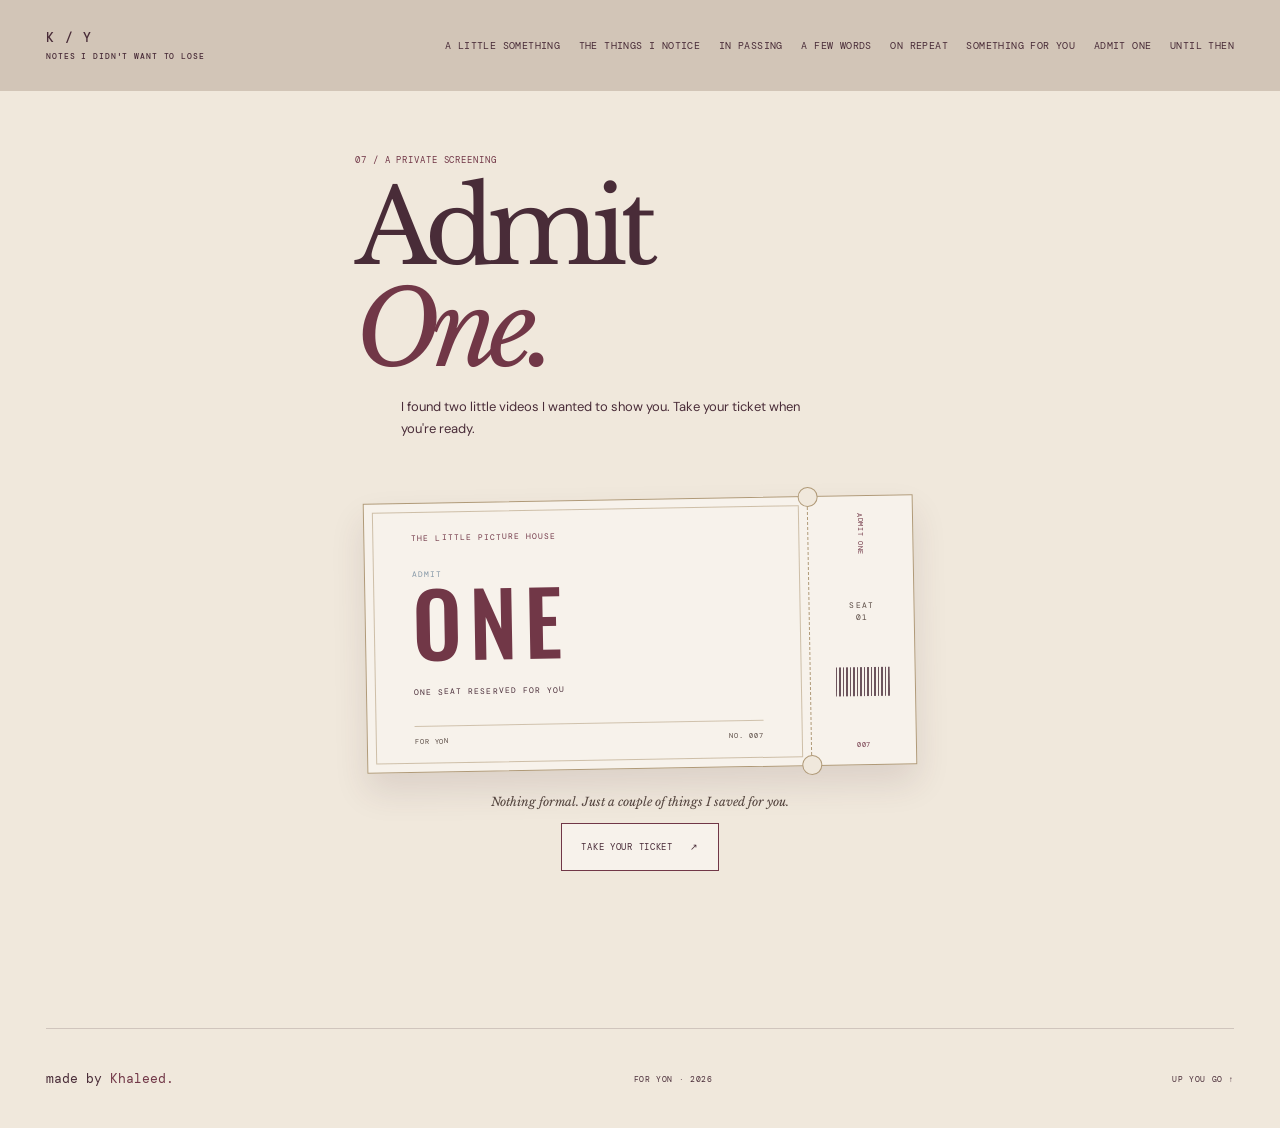
==== commit 7ed25b96: "Use Yon on cinema ticket Co-authored-by: Copilot <223556219+Copilot@users.noreply.github.com>" ====
--- a/admit-one.html
+++ b/admit-one.html
@@ -4,7 +4,7 @@
   <meta charset="utf-8">
   <meta name="viewport" content="width=device-width, initial-scale=1">
   <meta name="theme-color" content="#D2C5B7">
-  <meta name="description" content="Two little videos, saved for Juione.">
+  <meta name="description" content="Two little videos, saved for Yon.">
   <title>Admit One — A Private Screening</title>
   <link rel="preconnect" href="https://fonts.googleapis.com">
   <link rel="preconnect" href="https://fonts.gstatic.com" crossorigin>
@@ -12,7 +12,7 @@
   <link rel="stylesheet" href="assets/css/style.css">
   <link rel="stylesheet" href="assets/css/admit-one.css">
   <script src="assets/js/main.js" defer></script>
-  <script src="assets/js/admit-one.js" defer></script>
+  <script src="assets/js/admit-one.js?v=2" defer></script>
 </head>
 <body class="admit-page">
   <div class="site-shell">
@@ -47,7 +47,7 @@
                 <h2>ONE</h2>
                 <p class="ticket-reserved">ONE SEAT RESERVED FOR YOU</p>
                 <div class="ticket-details">
-                  <span>FOR JUIONE</span>
+                  <span>FOR YON</span>
                   <span>NO. 007</span>
                 </div>
               </div>
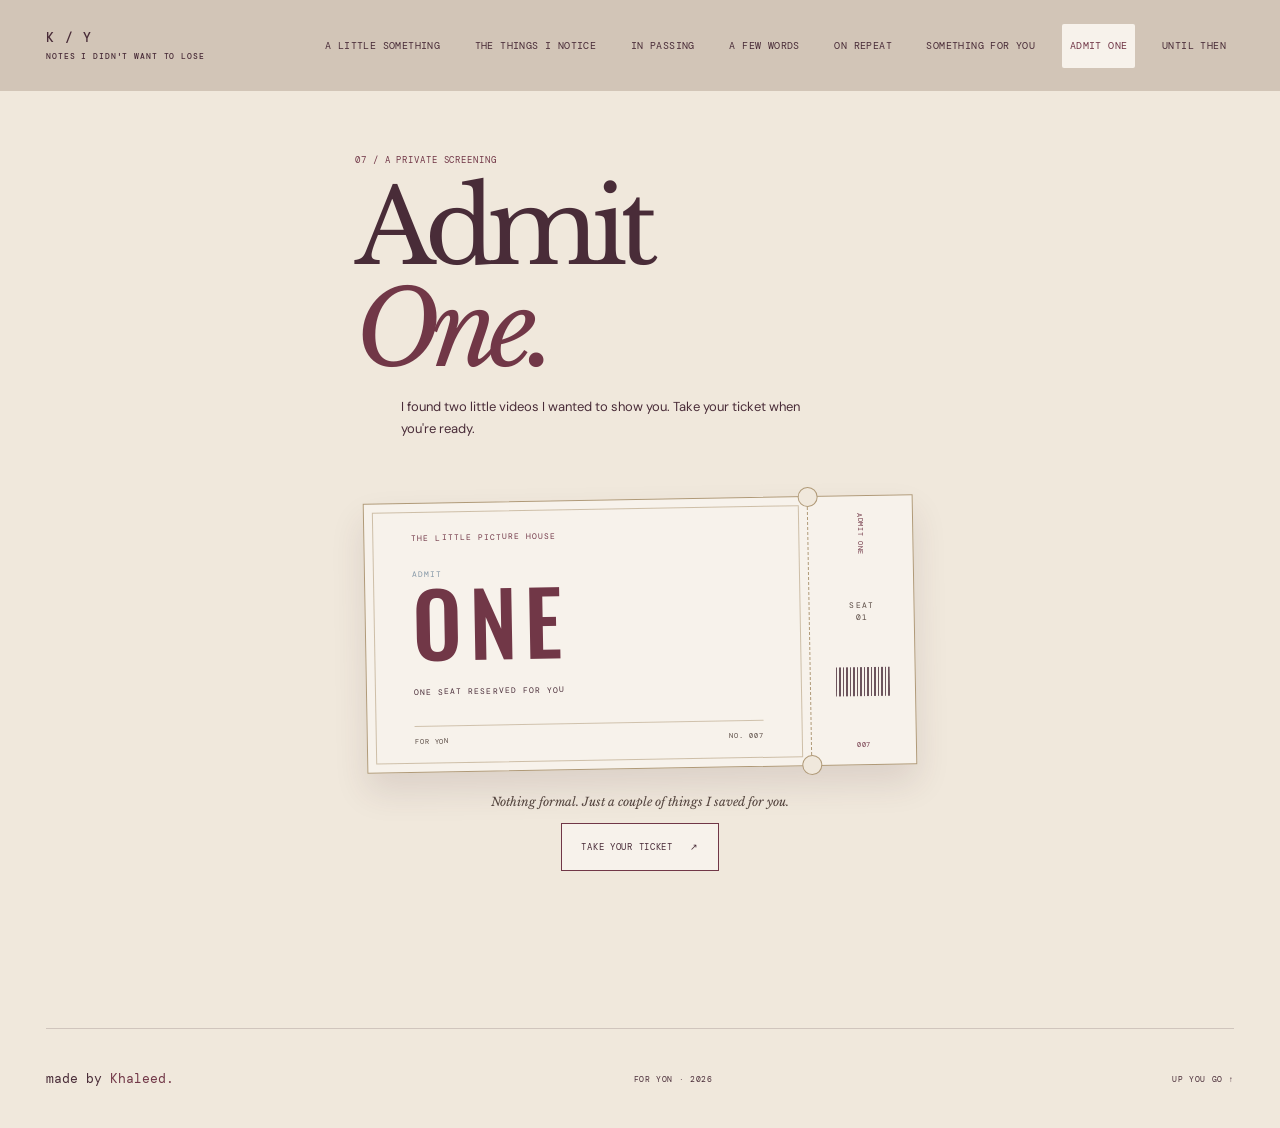
==== commit 4e58874f: "Highlight active chapter in navigation Co-authored-by: Copilot <223556219+Copilot@users.noreply.gith" ====
--- a/admit-one.html
+++ b/admit-one.html
@@ -26,7 +26,7 @@
         <a href="letter.html">A Few Words</a>
         <a href="soundtrack.html">On Repeat</a>
         <a href="gift.html">Something for You</a>
-        <a class="active" href="admit-one.html">Admit One</a>
+        <a class="active" href="admit-one.html" aria-current="page">Admit One</a>
         <a href="last.html">Until Then</a>
       </nav>
     </header>
--- a/assets/css/style.css
+++ b/assets/css/style.css
@@ -83,6 +83,7 @@
   min-height: 46px;
   display: flex;
   align-items: center;
+  padding-inline: 10px;
   color: var(--muted);
   font: 9px var(--mono);
   letter-spacing: .04em;
@@ -90,6 +91,11 @@
   transition: color .2s ease, transform .2s ease;
 }
 .site-nav a:hover, .site-nav a.active { color: var(--ink); }
+.site-nav a.active {
+  border-radius: 2px;
+  background: var(--surface);
+  color: var(--accent);
+}
 .site-nav a:hover { transform: translateY(-2px); }
 .menu-toggle {
   width: 72px;
@@ -106,7 +112,7 @@
   letter-spacing: .07em;
 }
 .eyebrow, .type-label, .photo-label, .side-index, .image-caption,
-.date-stamp, .notebook-margin, .playlist-head, .gallery-footnote,
+.date-stamp, .notebook-margin, .playlist-head,
 .collection-stamp, .gallery-aside, .snap figcaption span,
 .closing-label, .profile-index, .cover-stamp {
   font: 9px/1.65 var(--mono);
@@ -420,8 +426,6 @@
   text-align: center;
   transform: rotate(6deg);
 }
-.gallery-footnote { margin: 0 0 58px; color: var(--muted); font-size: 8px; line-height: 2; }
-.gallery-footnote code { color: var(--ink); }
 .lightbox {
   width: min(94vw, 960px);
   max-width: none;
@@ -810,7 +814,6 @@
   .snap-two .photo-placeholder { min-height: 360px; }
   .snap-four .photo-placeholder { min-height: 455px; }
   .gallery-aside { align-self: center; justify-self: center; margin: 25px 0; }
-  .gallery-footnote { margin-bottom: 75px; }
   .letter-heading { padding-block: 55px 28px; }
   .notebook-page { width: min(100%, 900px); margin: 0 auto 75px; padding: 55px 10% 65px 14%; }
   .notebook-page::before { left: 9%; }
@@ -845,7 +848,7 @@
     border: 0;
     box-shadow: none;
   }
-  .site-nav a { min-height: 44px; font-size: 9px; }
+  .site-nav a { min-height: 44px; padding-inline: 8px; font-size: 9px; }
 }
 
 @media (min-width: 1024px) {
@@ -880,7 +883,6 @@
   .snap-four { margin-top: -30px; }
   .snap-four .photo-placeholder { min-height: 510px; }
   .gallery-aside { font-size: 10px; }
-  .gallery-footnote { margin-bottom: 90px; }
   .letter-heading { padding-block: 73px 35px; }
   .letter-heading .page-lede { margin-left: 17%; }
   .notebook-page { padding: 70px 13% 80px 17%; margin-bottom: 100px; }
